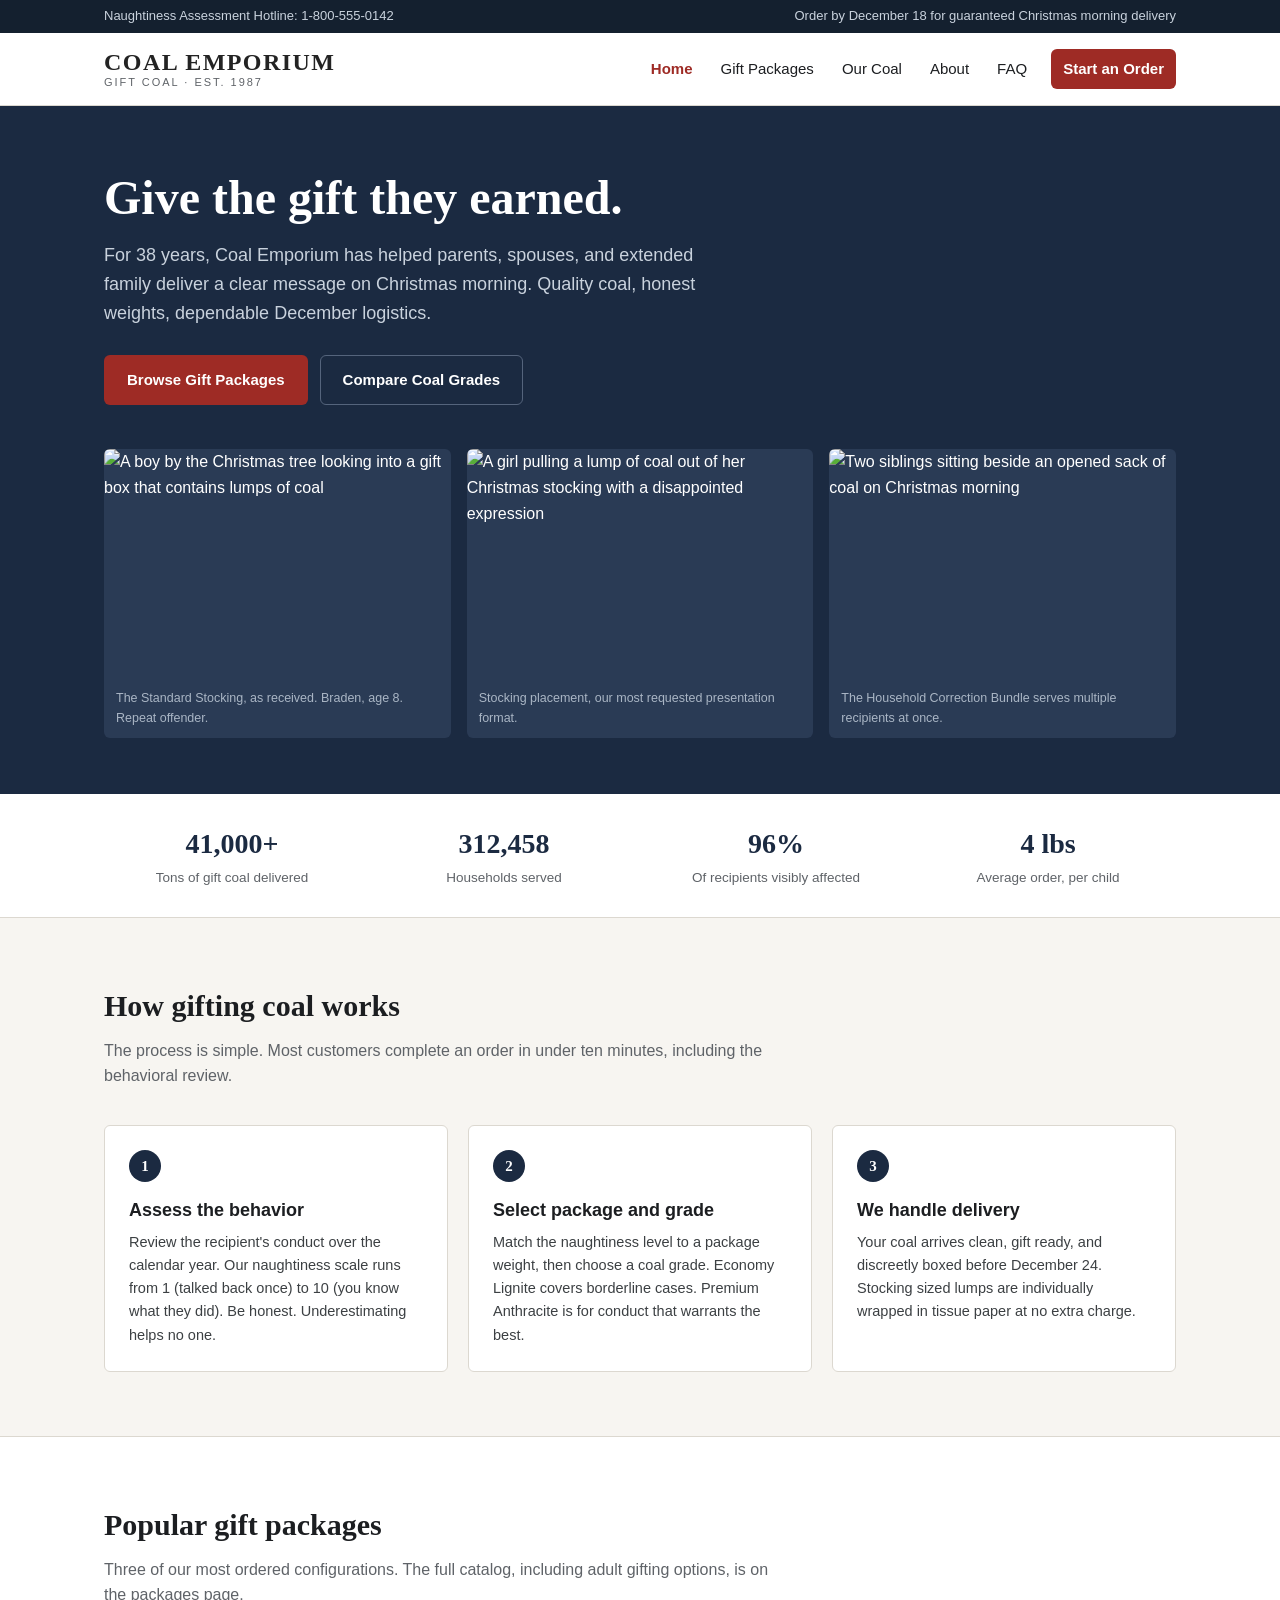
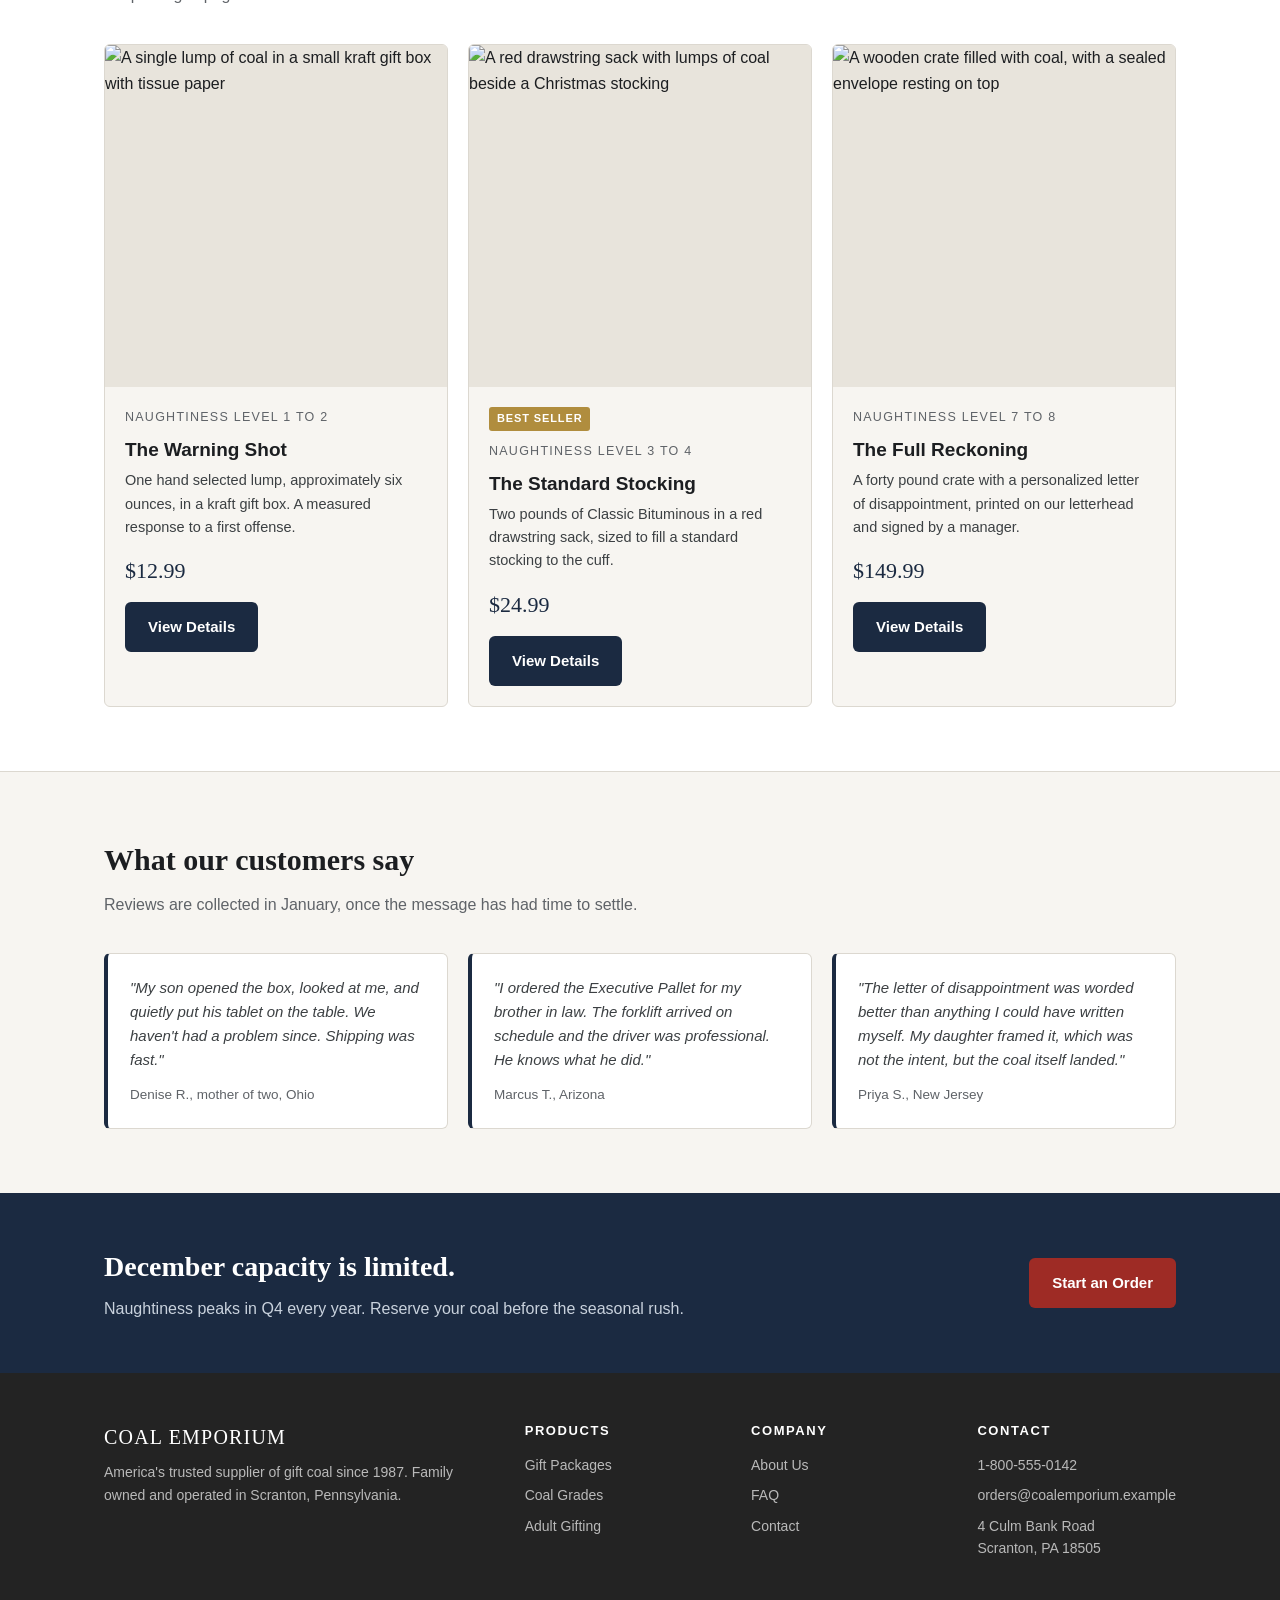
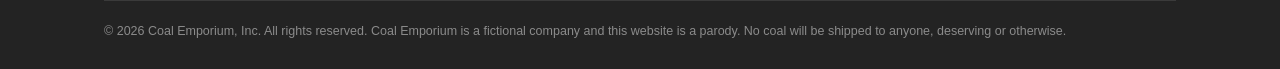
==== index.html @ 85706a2d "Add Coal Emporium multi-page parody site Six-page static site (home, gift packages, coal grades, abo" ====
<!DOCTYPE html>
<html lang="en">
<head>
  <meta charset="UTF-8">
  <meta name="viewport" content="width=device-width, initial-scale=1.0">
  <title>Coal Emporium | America's Trusted Supplier of Gift Coal Since 1987</title>
  <meta name="description" content="Coal Emporium supplies disciplinary gift coal to families nationwide. Gift packages for every level of naughtiness, from a single lump to a half ton pallet.">
  <link rel="stylesheet" href="css/styles.css">
</head>
<body>

  <div class="utility-bar">
    <div class="wrap">
      <span>Naughtiness Assessment Hotline: 1-800-555-0142</span>
      <span>Order by December 18 for guaranteed Christmas morning delivery</span>
    </div>
  </div>

  <header class="site-header">
    <div class="wrap">
      <a class="brand" href="index.html">
        <span class="brand-name">COAL EMPORIUM</span>
        <span class="brand-tag">Gift Coal &middot; Est. 1987</span>
      </a>
      <button class="nav-toggle" aria-label="Toggle navigation" aria-expanded="false">&#9776;</button>
      <nav class="main-nav">
        <a href="index.html">Home</a>
        <a href="packages.html">Gift Packages</a>
        <a href="coal.html">Our Coal</a>
        <a href="about.html">About</a>
        <a href="faq.html">FAQ</a>
        <a href="contact.html" class="nav-cta">Start an Order</a>
      </nav>
    </div>
  </header>

  <section class="hero">
    <div class="wrap">
      <h1>Give the gift they earned.</h1>
      <p class="hero-sub">For 38 years, Coal Emporium has helped parents, spouses, and extended family deliver a clear message on Christmas morning. Quality coal, honest weights, dependable December logistics.</p>
      <div class="hero-actions">
        <a class="btn btn-primary" href="packages.html">Browse Gift Packages</a>
        <a class="btn btn-secondary" href="coal.html">Compare Coal Grades</a>
      </div>
      <div class="hero-gallery">
        <figure>
          <img src="images/hero-1.jpg" alt="A boy by the Christmas tree looking into a gift box that contains lumps of coal">
          <figcaption>The Standard Stocking, as received. Braden, age 8. Repeat offender.</figcaption>
        </figure>
        <figure>
          <img src="images/hero-2.jpg" alt="A girl pulling a lump of coal out of her Christmas stocking with a disappointed expression">
          <figcaption>Stocking placement, our most requested presentation format.</figcaption>
        </figure>
        <figure>
          <img src="images/hero-3.jpg" alt="Two siblings sitting beside an opened sack of coal on Christmas morning">
          <figcaption>The Household Correction Bundle serves multiple recipients at once.</figcaption>
        </figure>
      </div>
    </div>
  </section>

  <div class="stats-bar">
    <div class="wrap">
      <div class="stat">
        <div class="stat-number">41,000+</div>
        <div class="stat-label">Tons of gift coal delivered</div>
      </div>
      <div class="stat">
        <div class="stat-number">312,458</div>
        <div class="stat-label">Households served</div>
      </div>
      <div class="stat">
        <div class="stat-number">96%</div>
        <div class="stat-label">Of recipients visibly affected</div>
      </div>
      <div class="stat">
        <div class="stat-number">4 lbs</div>
        <div class="stat-label">Average order, per child</div>
      </div>
    </div>
  </div>

  <section class="section">
    <div class="wrap">
      <h2>How gifting coal works</h2>
      <p class="section-intro">The process is simple. Most customers complete an order in under ten minutes, including the behavioral review.</p>
      <div class="steps">
        <div class="step">
          <div class="step-num">1</div>
          <h3>Assess the behavior</h3>
          <p>Review the recipient's conduct over the calendar year. Our naughtiness scale runs from 1 (talked back once) to 10 (you know what they did). Be honest. Underestimating helps no one.</p>
        </div>
        <div class="step">
          <div class="step-num">2</div>
          <h3>Select package and grade</h3>
          <p>Match the naughtiness level to a package weight, then choose a coal grade. Economy Lignite covers borderline cases. Premium Anthracite is for conduct that warrants the best.</p>
        </div>
        <div class="step">
          <div class="step-num">3</div>
          <h3>We handle delivery</h3>
          <p>Your coal arrives clean, gift ready, and discreetly boxed before December 24. Stocking sized lumps are individually wrapped in tissue paper at no extra charge.</p>
        </div>
      </div>
    </div>
  </section>

  <section class="section section-alt">
    <div class="wrap">
      <h2>Popular gift packages</h2>
      <p class="section-intro">Three of our most ordered configurations. The full catalog, including adult gifting options, is on the packages page.</p>
      <div class="card-grid">
        <div class="card">
          <img src="images/pkg-warning-shot.jpg" alt="A single lump of coal in a small kraft gift box with tissue paper">
          <div class="card-body">
            <div class="card-meta">Naughtiness level 1 to 2</div>
            <h3>The Warning Shot</h3>
            <p>One hand selected lump, approximately six ounces, in a kraft gift box. A measured response to a first offense.</p>
            <div class="card-price">$12.99</div>
            <div class="card-actions"><a class="btn btn-quiet" href="packages.html">View Details</a></div>
          </div>
        </div>
        <div class="card">
          <img src="images/pkg-stocking.jpg" alt="A red drawstring sack with lumps of coal beside a Christmas stocking">
          <div class="card-body">
            <span class="badge">Best Seller</span>
            <div class="card-meta">Naughtiness level 3 to 4</div>
            <h3>The Standard Stocking</h3>
            <p>Two pounds of Classic Bituminous in a red drawstring sack, sized to fill a standard stocking to the cuff.</p>
            <div class="card-price">$24.99</div>
            <div class="card-actions"><a class="btn btn-quiet" href="packages.html">View Details</a></div>
          </div>
        </div>
        <div class="card">
          <img src="images/pkg-reckoning.jpg" alt="A wooden crate filled with coal, with a sealed envelope resting on top">
          <div class="card-body">
            <div class="card-meta">Naughtiness level 7 to 8</div>
            <h3>The Full Reckoning</h3>
            <p>A forty pound crate with a personalized letter of disappointment, printed on our letterhead and signed by a manager.</p>
            <div class="card-price">$149.99</div>
            <div class="card-actions"><a class="btn btn-quiet" href="packages.html">View Details</a></div>
          </div>
        </div>
      </div>
    </div>
  </section>

  <section class="section">
    <div class="wrap">
      <h2>What our customers say</h2>
      <p class="section-intro">Reviews are collected in January, once the message has had time to settle.</p>
      <div class="quote-grid">
        <blockquote class="quote">
          <p>"My son opened the box, looked at me, and quietly put his tablet on the table. We haven't had a problem since. Shipping was fast."</p>
          <cite>Denise R., mother of two, Ohio</cite>
        </blockquote>
        <blockquote class="quote">
          <p>"I ordered the Executive Pallet for my brother in law. The forklift arrived on schedule and the driver was professional. He knows what he did."</p>
          <cite>Marcus T., Arizona</cite>
        </blockquote>
        <blockquote class="quote">
          <p>"The letter of disappointment was worded better than anything I could have written myself. My daughter framed it, which was not the intent, but the coal itself landed."</p>
          <cite>Priya S., New Jersey</cite>
        </blockquote>
      </div>
    </div>
  </section>

  <section class="cta-band">
    <div class="wrap">
      <div>
        <h2>December capacity is limited.</h2>
        <p>Naughtiness peaks in Q4 every year. Reserve your coal before the seasonal rush.</p>
      </div>
      <a class="btn btn-primary" href="contact.html">Start an Order</a>
    </div>
  </section>

  <footer class="site-footer">
    <div class="wrap">
      <div class="footer-cols">
        <div>
          <div class="footer-brand">COAL EMPORIUM</div>
          <p>America's trusted supplier of gift coal since 1987. Family owned and operated in Scranton, Pennsylvania.</p>
        </div>
        <div>
          <h4>Products</h4>
          <ul>
            <li><a href="packages.html">Gift Packages</a></li>
            <li><a href="coal.html">Coal Grades</a></li>
            <li><a href="packages.html#adult-gifting">Adult Gifting</a></li>
          </ul>
        </div>
        <div>
          <h4>Company</h4>
          <ul>
            <li><a href="about.html">About Us</a></li>
            <li><a href="faq.html">FAQ</a></li>
            <li><a href="contact.html">Contact</a></li>
          </ul>
        </div>
        <div>
          <h4>Contact</h4>
          <ul>
            <li>1-800-555-0142</li>
            <li>orders@coalemporium.example</li>
            <li>4 Culm Bank Road<br>Scranton, PA 18505</li>
          </ul>
        </div>
      </div>
      <div class="footer-legal">
        <p>&copy; <span id="year"></span> Coal Emporium, Inc. All rights reserved. Coal Emporium is a fictional company and this website is a parody. No coal will be shipped to anyone, deserving or otherwise.</p>
      </div>
    </div>
  </footer>

  <script src="js/main.js"></script>
</body>
</html>
---- css/styles.css ----
/* Coal Emporium, Inc. corporate stylesheet */

:root {
  --ink: #1c1e21;
  --coal: #232323;
  --navy: #1b2a41;
  --navy-dark: #14202f;
  --paper: #f7f5f1;
  --white: #ffffff;
  --line: #dcd8d0;
  --muted: #5f6368;
  --accent: #9e2b25;
  --accent-dark: #7d211c;
  --gold: #b08d3e;
  --radius: 6px;
  --max-width: 1120px;
  --font-body: -apple-system, BlinkMacSystemFont, "Segoe UI", Roboto, "Helvetica Neue", Arial, sans-serif;
  --font-head: Georgia, "Times New Roman", serif;
}

* { margin: 0; padding: 0; box-sizing: border-box; }

html { scroll-behavior: smooth; }

body {
  font-family: var(--font-body);
  color: var(--ink);
  background: var(--paper);
  line-height: 1.6;
  font-size: 16px;
}

img { max-width: 100%; display: block; }

a { color: var(--navy); }

.wrap {
  max-width: var(--max-width);
  margin: 0 auto;
  padding: 0 24px;
}

/* Utility bar */
.utility-bar {
  background: var(--navy-dark);
  color: #c9d2dd;
  font-size: 13px;
  padding: 6px 0;
}
.utility-bar .wrap {
  display: flex;
  justify-content: space-between;
  gap: 16px;
  flex-wrap: wrap;
}
.utility-bar a { color: #c9d2dd; text-decoration: none; }
.utility-bar a:hover { text-decoration: underline; }

/* Header */
.site-header {
  background: var(--white);
  border-bottom: 1px solid var(--line);
  position: sticky;
  top: 0;
  z-index: 50;
}
.site-header .wrap {
  display: flex;
  align-items: center;
  justify-content: space-between;
  min-height: 72px;
  gap: 24px;
}
.brand {
  text-decoration: none;
  color: var(--coal);
  display: flex;
  flex-direction: column;
  line-height: 1.15;
}
.brand .brand-name {
  font-family: var(--font-head);
  font-size: 24px;
  font-weight: 700;
  letter-spacing: 0.06em;
}
.brand .brand-tag {
  font-size: 11px;
  text-transform: uppercase;
  letter-spacing: 0.18em;
  color: var(--muted);
}

.main-nav { display: flex; align-items: center; gap: 4px; }
.main-nav a {
  text-decoration: none;
  color: var(--ink);
  font-size: 15px;
  padding: 8px 12px;
  border-radius: var(--radius);
}
.main-nav a:hover { background: #efece6; }
.main-nav a.active {
  color: var(--accent);
  font-weight: 600;
}
.main-nav a.nav-cta {
  background: var(--accent);
  color: var(--white);
  font-weight: 600;
  margin-left: 8px;
}
.main-nav a.nav-cta:hover { background: var(--accent-dark); }

.nav-toggle {
  display: none;
  background: none;
  border: 1px solid var(--line);
  border-radius: var(--radius);
  padding: 8px 10px;
  font-size: 18px;
  cursor: pointer;
  color: var(--ink);
}

/* Hero */
.hero {
  background: var(--navy);
  color: var(--white);
  padding: 64px 0 56px;
}
.hero h1 {
  font-family: var(--font-head);
  font-size: clamp(32px, 5vw, 48px);
  line-height: 1.15;
  max-width: 720px;
}
.hero .hero-sub {
  margin-top: 16px;
  font-size: 18px;
  color: #c9d2dd;
  max-width: 640px;
}
.hero .hero-actions { margin-top: 28px; display: flex; gap: 12px; flex-wrap: wrap; }

.hero-gallery {
  margin-top: 44px;
  display: grid;
  grid-template-columns: repeat(3, 1fr);
  gap: 16px;
}
.hero-gallery figure {
  background: #2a3b55;
  border-radius: var(--radius);
  overflow: hidden;
}
.hero-gallery img {
  width: 100%;
  aspect-ratio: 3 / 2;
  object-fit: cover;
}
.hero-gallery figcaption {
  font-size: 12.5px;
  color: #aab6c5;
  padding: 8px 12px 10px;
}

/* Buttons */
.btn {
  display: inline-block;
  text-decoration: none;
  font-weight: 600;
  font-size: 15px;
  padding: 12px 22px;
  border-radius: var(--radius);
  border: 1px solid transparent;
  cursor: pointer;
}
.btn-primary { background: var(--accent); color: var(--white); }
.btn-primary:hover { background: var(--accent-dark); }
.btn-secondary { background: transparent; color: var(--white); border-color: #55647c; }
.btn-secondary:hover { border-color: var(--white); }
.btn-quiet { background: var(--navy); color: var(--white); }
.btn-quiet:hover { background: var(--navy-dark); }

/* Stats bar */
.stats-bar { background: var(--white); border-bottom: 1px solid var(--line); }
.stats-bar .wrap {
  display: grid;
  grid-template-columns: repeat(4, 1fr);
  gap: 16px;
  padding-top: 28px;
  padding-bottom: 28px;
  text-align: center;
}
.stat .stat-number {
  font-family: var(--font-head);
  font-size: 28px;
  font-weight: 700;
  color: var(--navy);
}
.stat .stat-label { font-size: 13.5px; color: var(--muted); }

/* Sections */
.section { padding: 64px 0; }
.section-alt { background: var(--white); border-top: 1px solid var(--line); border-bottom: 1px solid var(--line); }
.section h2 {
  font-family: var(--font-head);
  font-size: 30px;
  margin-bottom: 8px;
}
.section .section-intro {
  color: var(--muted);
  max-width: 680px;
  margin-bottom: 36px;
}

/* Cards */
.card-grid {
  display: grid;
  grid-template-columns: repeat(3, 1fr);
  gap: 20px;
}
.card-grid.cols-2 { grid-template-columns: repeat(2, 1fr); }
.card-grid.cols-4 { grid-template-columns: repeat(4, 1fr); }

.card {
  background: var(--white);
  border: 1px solid var(--line);
  border-radius: var(--radius);
  overflow: hidden;
  display: flex;
  flex-direction: column;
}
.section-alt .card { background: var(--paper); }
.card img { aspect-ratio: 1 / 1; object-fit: cover; background: #e8e4dc; }
.card .card-body { padding: 20px; display: flex; flex-direction: column; flex: 1; }
.card h3 { font-size: 19px; margin-bottom: 4px; }
.card .card-meta {
  font-size: 12.5px;
  text-transform: uppercase;
  letter-spacing: 0.1em;
  color: var(--muted);
  margin-bottom: 8px;
}
.card p { font-size: 14.5px; color: #3c4043; }
.card .card-price {
  margin-top: 14px;
  font-family: var(--font-head);
  font-size: 22px;
  color: var(--navy);
}
.card .card-price span { font-size: 13px; color: var(--muted); font-family: var(--font-body); }
.card .card-actions { margin-top: 14px; }
.card .badge {
  align-self: flex-start;
  background: var(--gold);
  color: var(--white);
  font-size: 11px;
  font-weight: 700;
  text-transform: uppercase;
  letter-spacing: 0.08em;
  padding: 3px 8px;
  border-radius: 3px;
  margin-bottom: 10px;
}
.card .badge.badge-red { background: var(--accent); }

/* Naughtiness meter */
.meter {
  display: flex;
  gap: 3px;
  margin: 10px 0 2px;
}
.meter span {
  width: 14px;
  height: 8px;
  border-radius: 2px;
  background: #e3ded4;
}
.meter span.on { background: var(--accent); }
.meter-label { font-size: 12px; color: var(--muted); }

/* Steps */
.steps {
  display: grid;
  grid-template-columns: repeat(3, 1fr);
  gap: 20px;
  counter-reset: step;
}
.step {
  background: var(--white);
  border: 1px solid var(--line);
  border-radius: var(--radius);
  padding: 24px;
}
.step .step-num {
  font-family: var(--font-head);
  font-size: 15px;
  font-weight: 700;
  color: var(--white);
  background: var(--navy);
  width: 32px;
  height: 32px;
  border-radius: 50%;
  display: flex;
  align-items: center;
  justify-content: center;
  margin-bottom: 14px;
}
.step h3 { font-size: 18px; margin-bottom: 6px; }
.step p { font-size: 14.5px; color: #3c4043; }

/* Testimonials */
.quote-grid { display: grid; grid-template-columns: repeat(3, 1fr); gap: 20px; }
.quote {
  background: var(--white);
  border: 1px solid var(--line);
  border-left: 4px solid var(--navy);
  border-radius: var(--radius);
  padding: 22px;
}
.quote p { font-size: 15px; font-style: italic; color: #3c4043; }
.quote cite {
  display: block;
  margin-top: 12px;
  font-style: normal;
  font-size: 13.5px;
  color: var(--muted);
}

/* Tables */
.table-scroll { overflow-x: auto; }
table.spec {
  width: 100%;
  border-collapse: collapse;
  background: var(--white);
  border: 1px solid var(--line);
  font-size: 14.5px;
}
table.spec th, table.spec td {
  padding: 12px 16px;
  border-bottom: 1px solid var(--line);
  text-align: left;
  vertical-align: top;
}
table.spec th {
  background: var(--navy);
  color: var(--white);
  font-weight: 600;
  white-space: nowrap;
}
table.spec tr:last-child td { border-bottom: none; }

/* Page hero (interior pages) */
.page-hero {
  background: var(--navy);
  color: var(--white);
  padding: 48px 0;
}
.page-hero h1 { font-family: var(--font-head); font-size: clamp(28px, 4vw, 40px); }
.page-hero p { margin-top: 10px; color: #c9d2dd; max-width: 680px; }
.breadcrumb { font-size: 13px; color: #8fa0b5; margin-bottom: 12px; }
.breadcrumb a { color: #8fa0b5; }

/* Prose blocks */
.prose { max-width: 760px; }
.prose h2 { font-family: var(--font-head); font-size: 26px; margin: 36px 0 10px; }
.prose h2:first-child { margin-top: 0; }
.prose p { margin-bottom: 14px; }
.prose ul { margin: 0 0 14px 22px; }
.prose li { margin-bottom: 6px; }

/* FAQ */
.faq-list { max-width: 800px; }
.faq-list details {
  background: var(--white);
  border: 1px solid var(--line);
  border-radius: var(--radius);
  margin-bottom: 10px;
  padding: 0;
}
.faq-list summary {
  cursor: pointer;
  font-weight: 600;
  font-size: 16px;
  padding: 16px 20px;
  list-style: none;
  position: relative;
  padding-right: 44px;
}
.faq-list summary::-webkit-details-marker { display: none; }
.faq-list summary::after {
  content: "+";
  position: absolute;
  right: 20px;
  top: 50%;
  transform: translateY(-50%);
  font-size: 20px;
  color: var(--muted);
}
.faq-list details[open] summary::after { content: "\2212"; }
.faq-list .faq-answer { padding: 0 20px 18px; font-size: 15px; color: #3c4043; }
.faq-list .faq-answer p { margin-bottom: 10px; }
.faq-list .faq-answer p:last-child { margin-bottom: 0; }

/* Forms */
.form-grid {
  display: grid;
  grid-template-columns: 1fr 1fr;
  gap: 16px;
  max-width: 760px;
}
.form-field { display: flex; flex-direction: column; }
.form-field.full { grid-column: 1 / -1; }
.form-field label { font-size: 14px; font-weight: 600; margin-bottom: 6px; }
.form-field .hint { font-size: 12.5px; color: var(--muted); font-weight: 400; }
.form-field input,
.form-field select,
.form-field textarea {
  font-family: var(--font-body);
  font-size: 15px;
  padding: 10px 12px;
  border: 1px solid #c5c0b6;
  border-radius: var(--radius);
  background: var(--white);
  color: var(--ink);
}
.form-field textarea { min-height: 120px; resize: vertical; }
.form-field input:focus,
.form-field select:focus,
.form-field textarea:focus {
  outline: 2px solid var(--navy);
  outline-offset: 1px;
}
.form-note { grid-column: 1 / -1; font-size: 13px; color: var(--muted); }
.form-success {
  grid-column: 1 / -1;
  background: #eef4ec;
  border: 1px solid #b7ccb0;
  border-radius: var(--radius);
  padding: 16px 18px;
  font-size: 15px;
  display: none;
}
.form-success.visible { display: block; }

/* Contact info */
.contact-cols {
  display: grid;
  grid-template-columns: 2fr 1fr;
  gap: 40px;
  align-items: start;
}
.info-box {
  background: var(--white);
  border: 1px solid var(--line);
  border-radius: var(--radius);
  padding: 24px;
  margin-bottom: 16px;
}
.info-box h3 { font-size: 16px; margin-bottom: 8px; }
.info-box p { font-size: 14.5px; color: #3c4043; }

/* Recommender */
.recommender {
  background: var(--white);
  border: 1px solid var(--line);
  border-radius: var(--radius);
  padding: 28px;
  max-width: 760px;
}
.recommender h3 { font-size: 19px; margin-bottom: 6px; }
.recommender > p { font-size: 14.5px; color: var(--muted); margin-bottom: 18px; }
.recommender .rec-row { display: flex; align-items: center; gap: 16px; flex-wrap: wrap; }
.recommender input[type="range"] { flex: 1; min-width: 220px; accent-color: var(--accent); }
.recommender .rec-value {
  font-family: var(--font-head);
  font-size: 26px;
  color: var(--accent);
  min-width: 44px;
  text-align: center;
}
.recommender .rec-result {
  margin-top: 16px;
  padding: 14px 16px;
  background: var(--paper);
  border: 1px solid var(--line);
  border-radius: var(--radius);
  font-size: 15px;
}
.recommender .rec-result strong { color: var(--navy); }

/* Leadership */
.person { padding: 20px; }
.person h3 { font-size: 17px; }
.person .role { font-size: 13px; color: var(--accent); font-weight: 600; margin-bottom: 8px; }
.person p { font-size: 14px; color: #3c4043; }

/* CTA band */
.cta-band { background: var(--navy); color: var(--white); padding: 52px 0; }
.cta-band .wrap {
  display: flex;
  align-items: center;
  justify-content: space-between;
  gap: 24px;
  flex-wrap: wrap;
}
.cta-band h2 { font-family: var(--font-head); font-size: 28px; }
.cta-band p { color: #c9d2dd; margin-top: 6px; }

/* Footer */
.site-footer { background: var(--coal); color: #b9b9b9; padding: 48px 0 28px; font-size: 14px; }
.footer-cols {
  display: grid;
  grid-template-columns: 2fr 1fr 1fr 1fr;
  gap: 32px;
  margin-bottom: 32px;
}
.site-footer h4 {
  color: var(--white);
  font-size: 13px;
  text-transform: uppercase;
  letter-spacing: 0.12em;
  margin-bottom: 12px;
}
.site-footer ul { list-style: none; }
.site-footer li { margin-bottom: 8px; }
.site-footer a { color: #b9b9b9; text-decoration: none; }
.site-footer a:hover { color: var(--white); }
.footer-brand {
  font-family: var(--font-head);
  font-size: 20px;
  color: var(--white);
  letter-spacing: 0.06em;
  margin-bottom: 8px;
}
.footer-legal {
  border-top: 1px solid #3a3a3a;
  padding-top: 20px;
  font-size: 12.5px;
  color: #8b8b8b;
}

/* Responsive */
@media (max-width: 900px) {
  .card-grid, .card-grid.cols-4 { grid-template-columns: repeat(2, 1fr); }
  .steps, .quote-grid { grid-template-columns: 1fr; }
  .stats-bar .wrap { grid-template-columns: repeat(2, 1fr); }
  .footer-cols { grid-template-columns: 1fr 1fr; }
  .contact-cols { grid-template-columns: 1fr; }
}

@media (max-width: 720px) {
  .nav-toggle { display: block; }
  .main-nav {
    display: none;
    position: absolute;
    top: 100%;
    left: 0;
    right: 0;
    background: var(--white);
    border-bottom: 1px solid var(--line);
    flex-direction: column;
    align-items: stretch;
    padding: 8px 16px 16px;
  }
  .main-nav.open { display: flex; }
  .main-nav a { padding: 12px; }
  .main-nav a.nav-cta { margin-left: 0; margin-top: 6px; text-align: center; }
  .hero-gallery { grid-template-columns: 1fr; }
  .card-grid, .card-grid.cols-2, .card-grid.cols-4 { grid-template-columns: 1fr; }
  .form-grid { grid-template-columns: 1fr; }
}
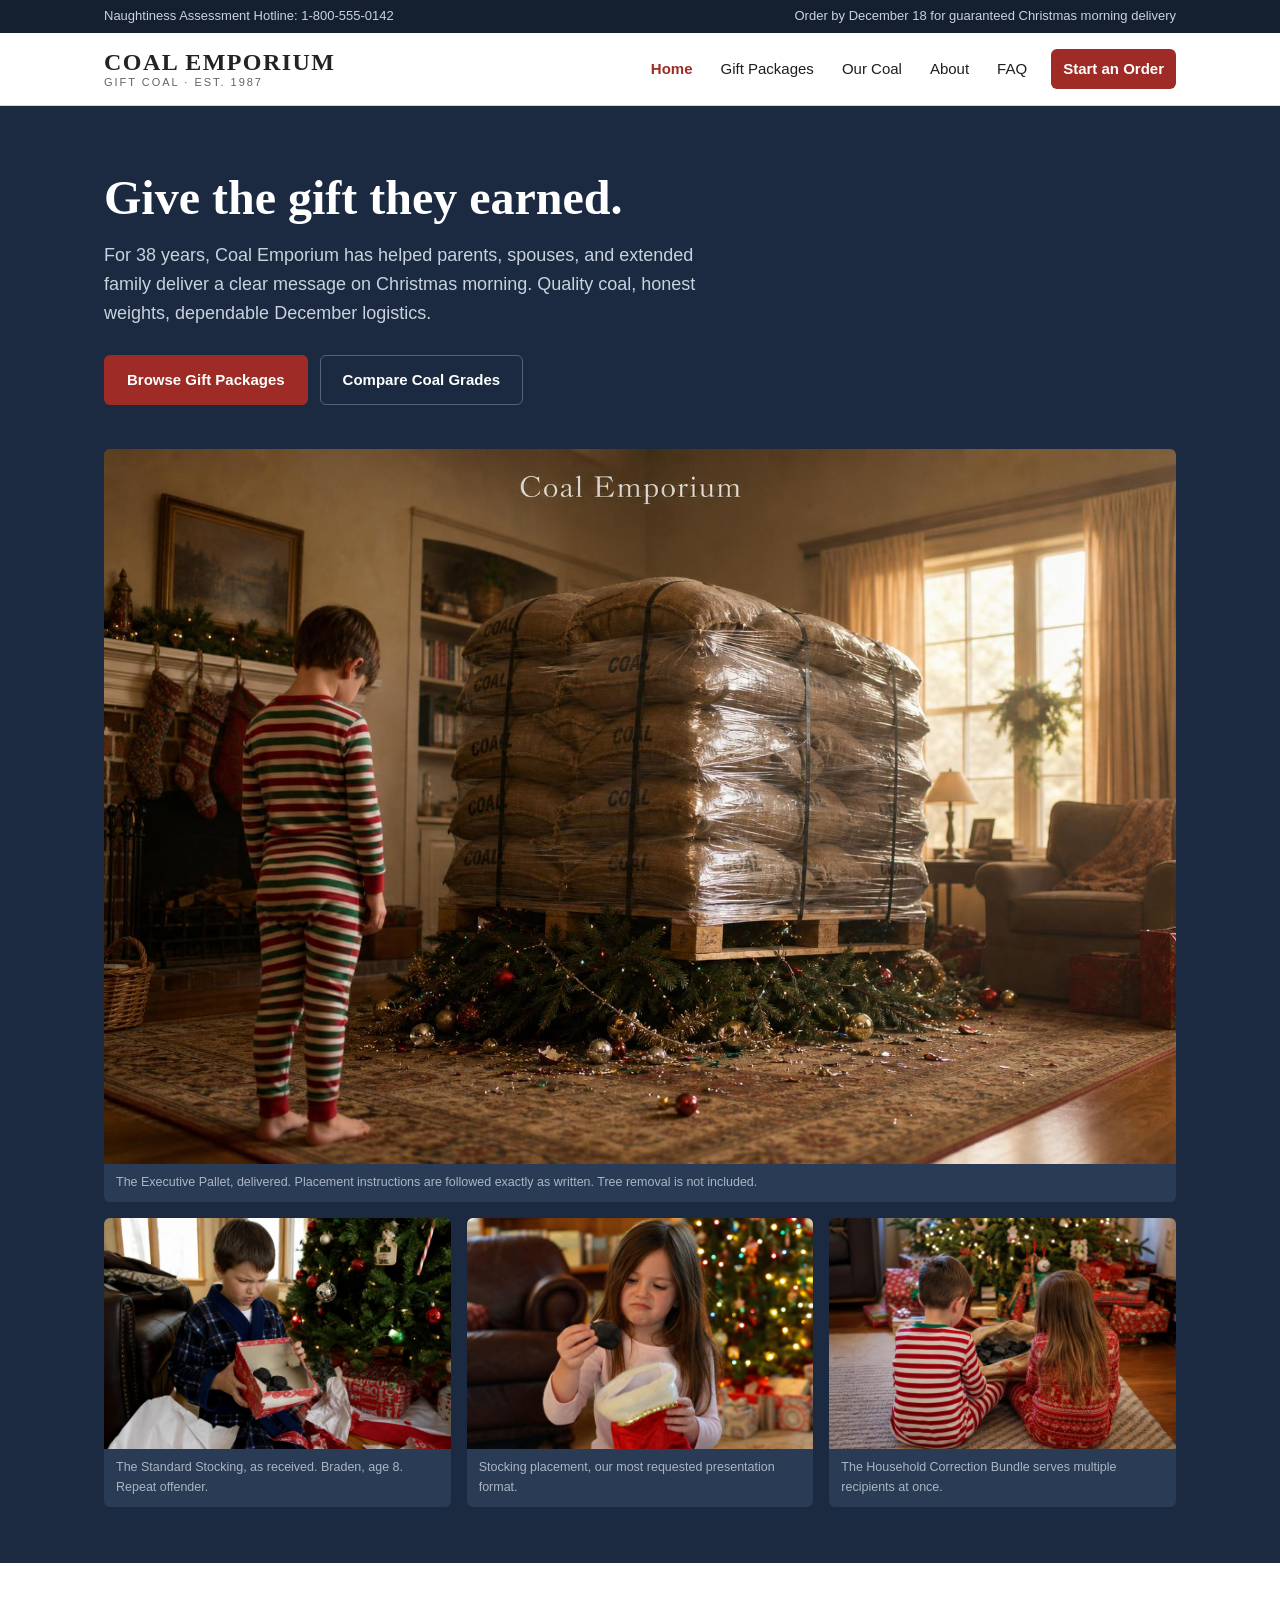
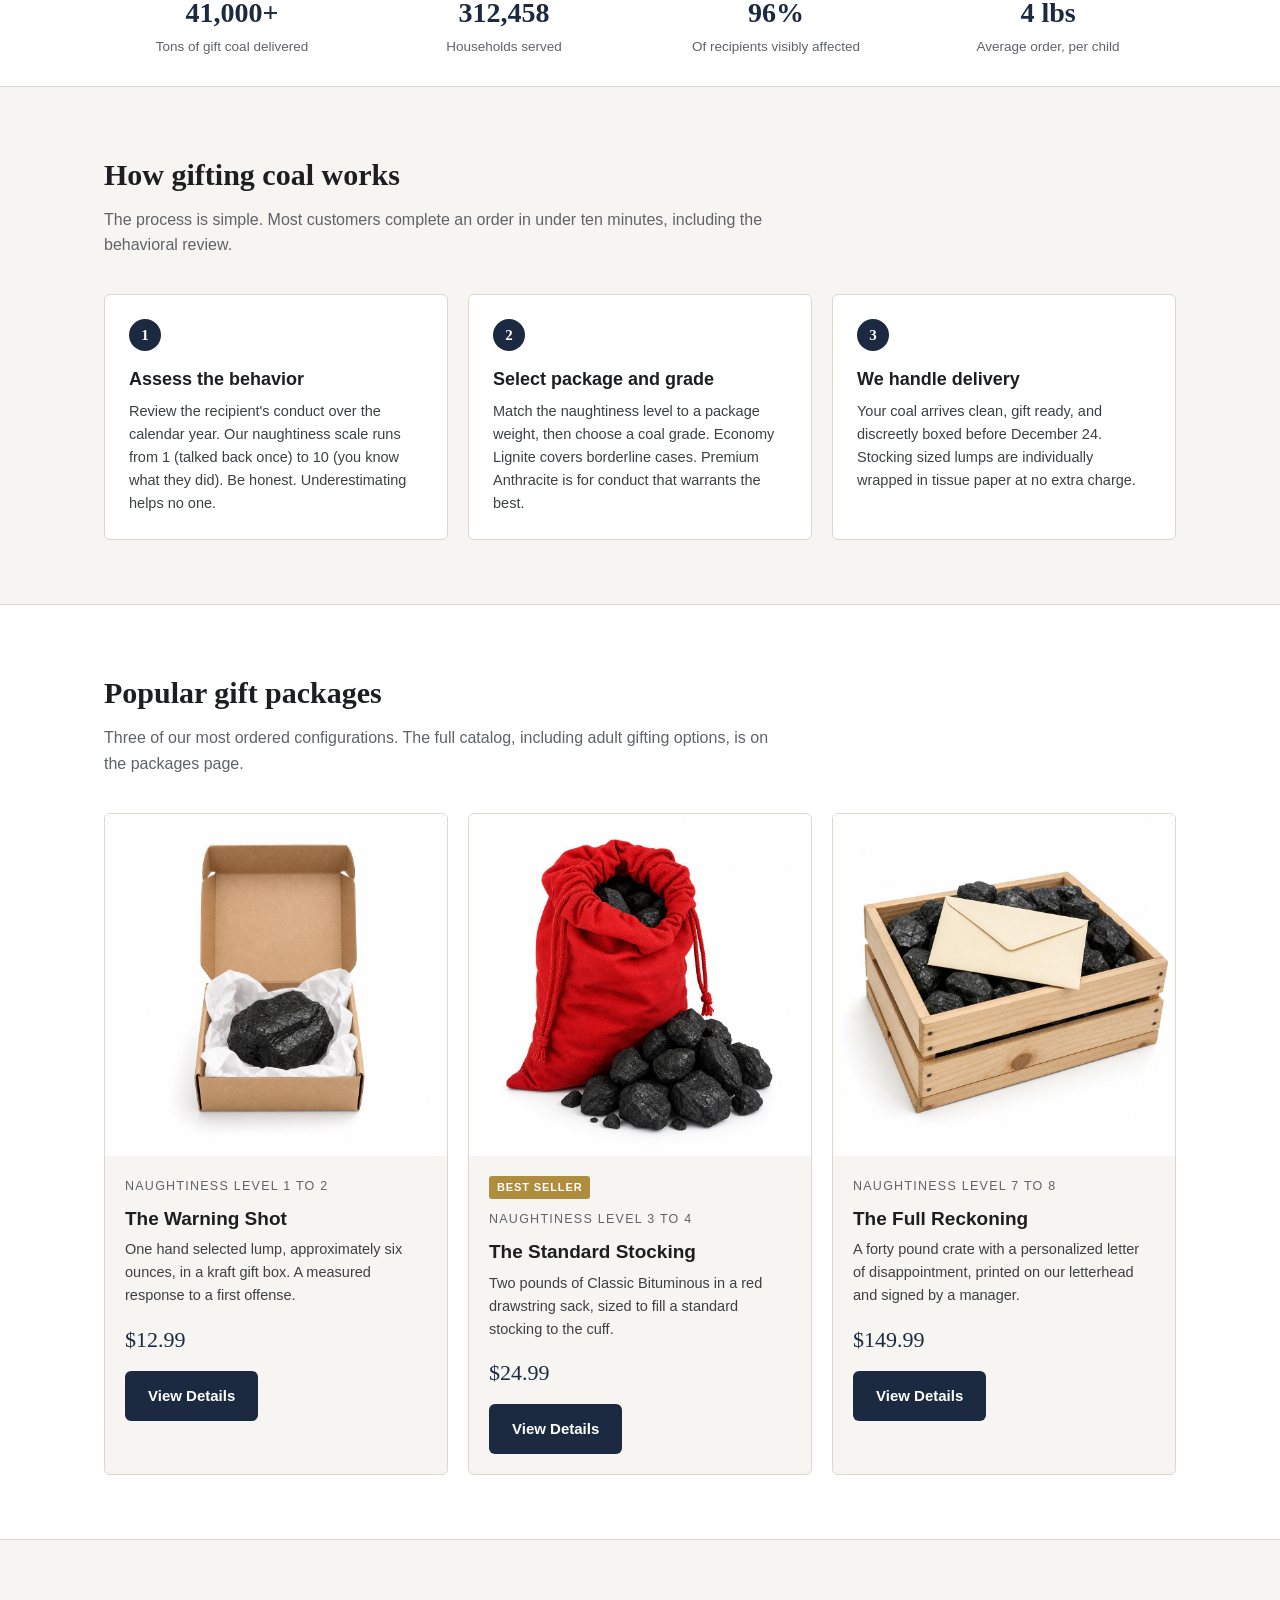
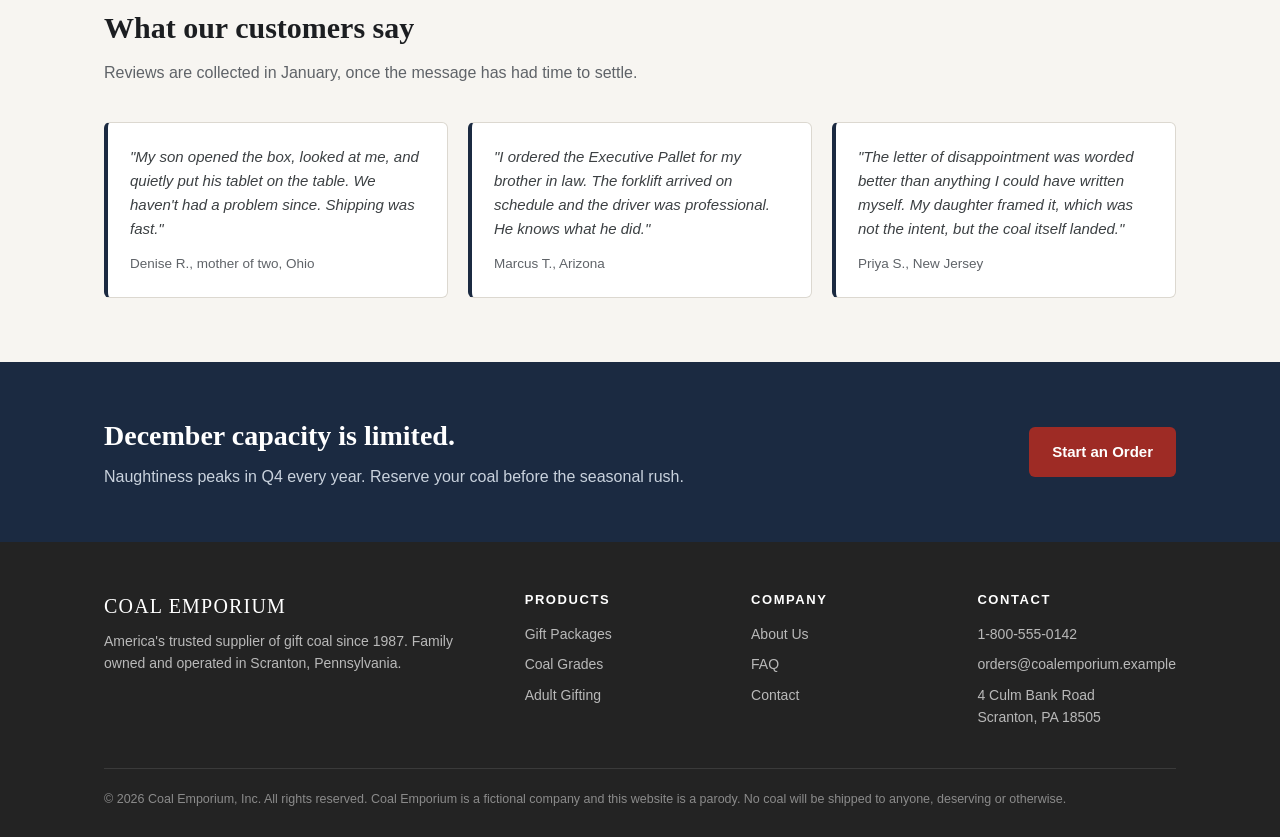
==== commit 56f649f6: "Add Executive Pallet feature image to homepage hero Full-width photo above the hero gallery showing " ====
--- a/index.html
+++ b/index.html
@@ -43,6 +43,10 @@
         <a class="btn btn-secondary" href="coal.html">Compare Coal Grades</a>
       </div>
       <div class="hero-gallery">
+        <figure class="hero-wide">
+          <img src="images/hero-pallet.jpg" alt="A child standing in a living room where a shrink wrapped pallet of coal sacks has been set down on top of the flattened Christmas tree">
+          <figcaption>The Executive Pallet, delivered. Placement instructions are followed exactly as written. Tree removal is not included.</figcaption>
+        </figure>
         <figure>
           <img src="images/hero-1.jpg" alt="A boy by the Christmas tree looking into a gift box that contains lumps of coal">
           <figcaption>The Standard Stocking, as received. Braden, age 8. Repeat offender.</figcaption>
--- a/css/styles.css
+++ b/css/styles.css
@@ -149,6 +149,7 @@
   grid-template-columns: repeat(3, 1fr);
   gap: 16px;
 }
+.hero-gallery .hero-wide { grid-column: 1 / -1; }
 .hero-gallery figure {
   background: #2a3b55;
   border-radius: var(--radius);
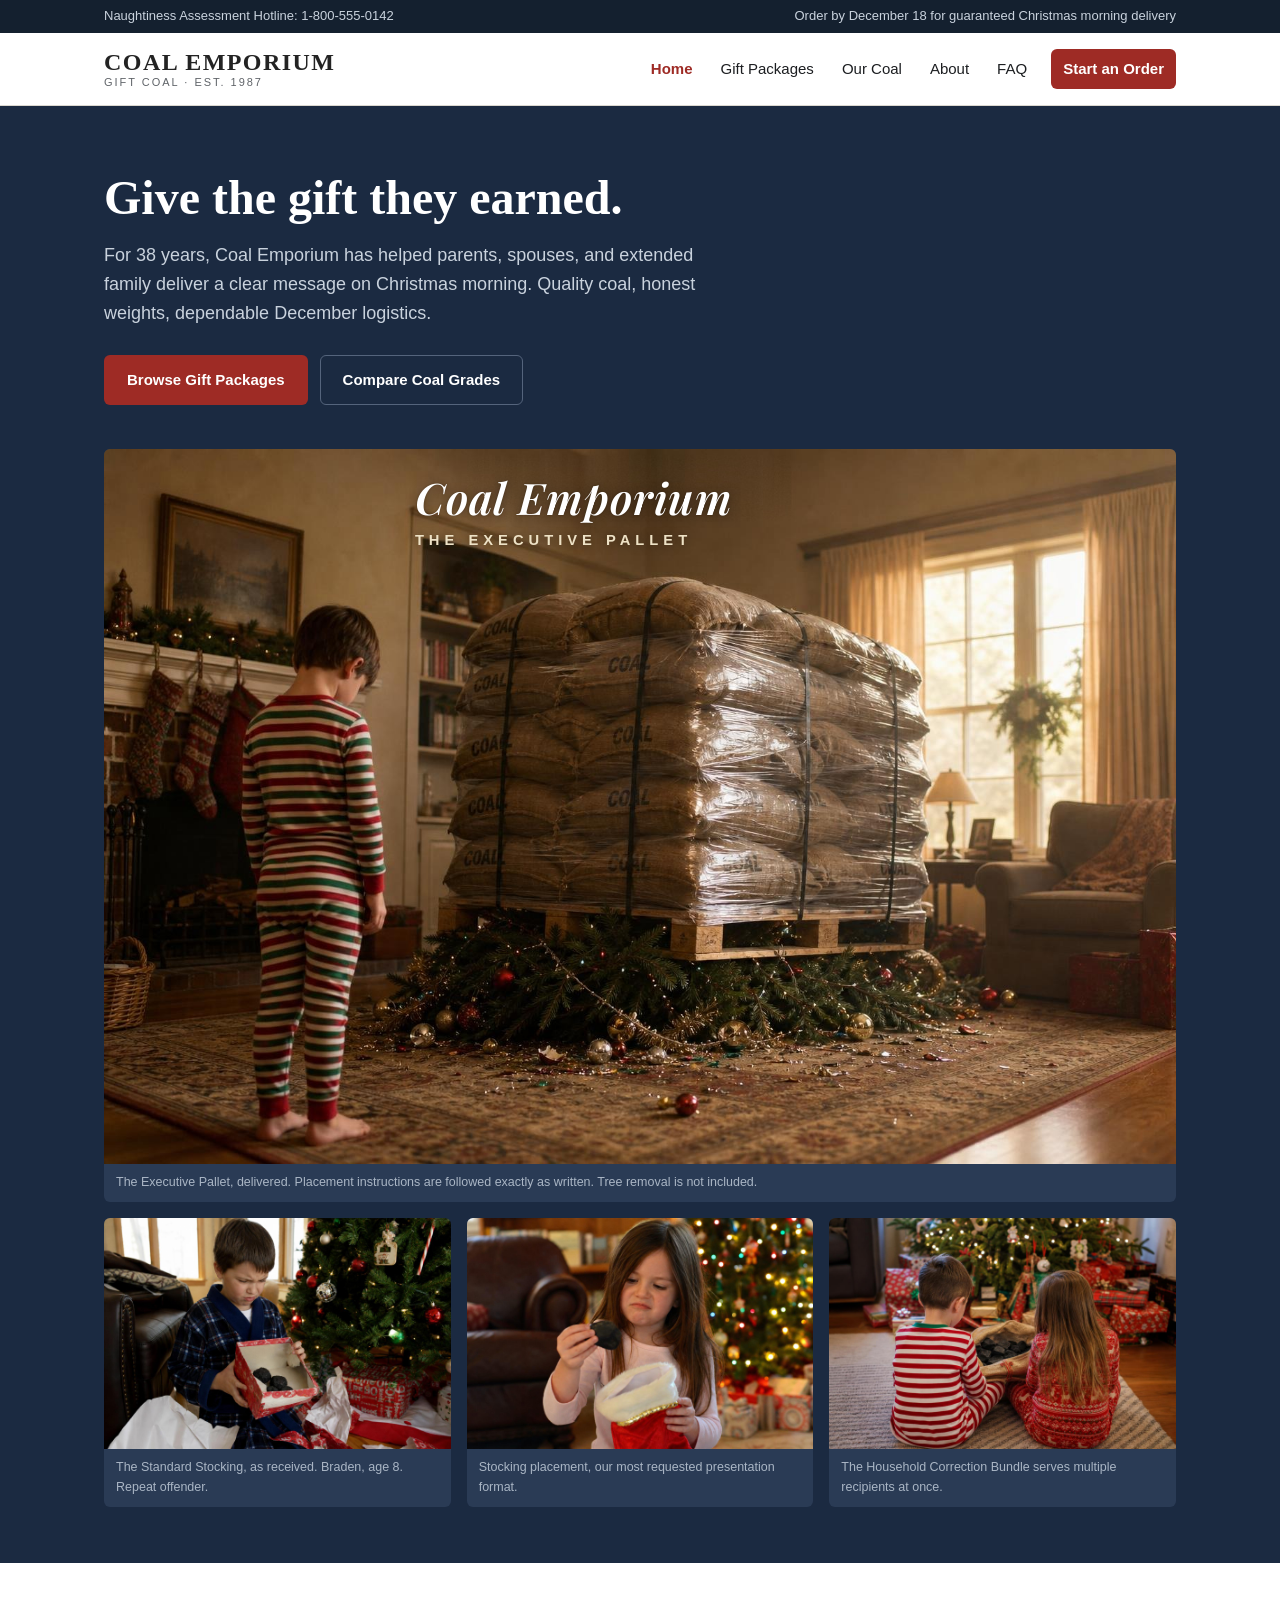
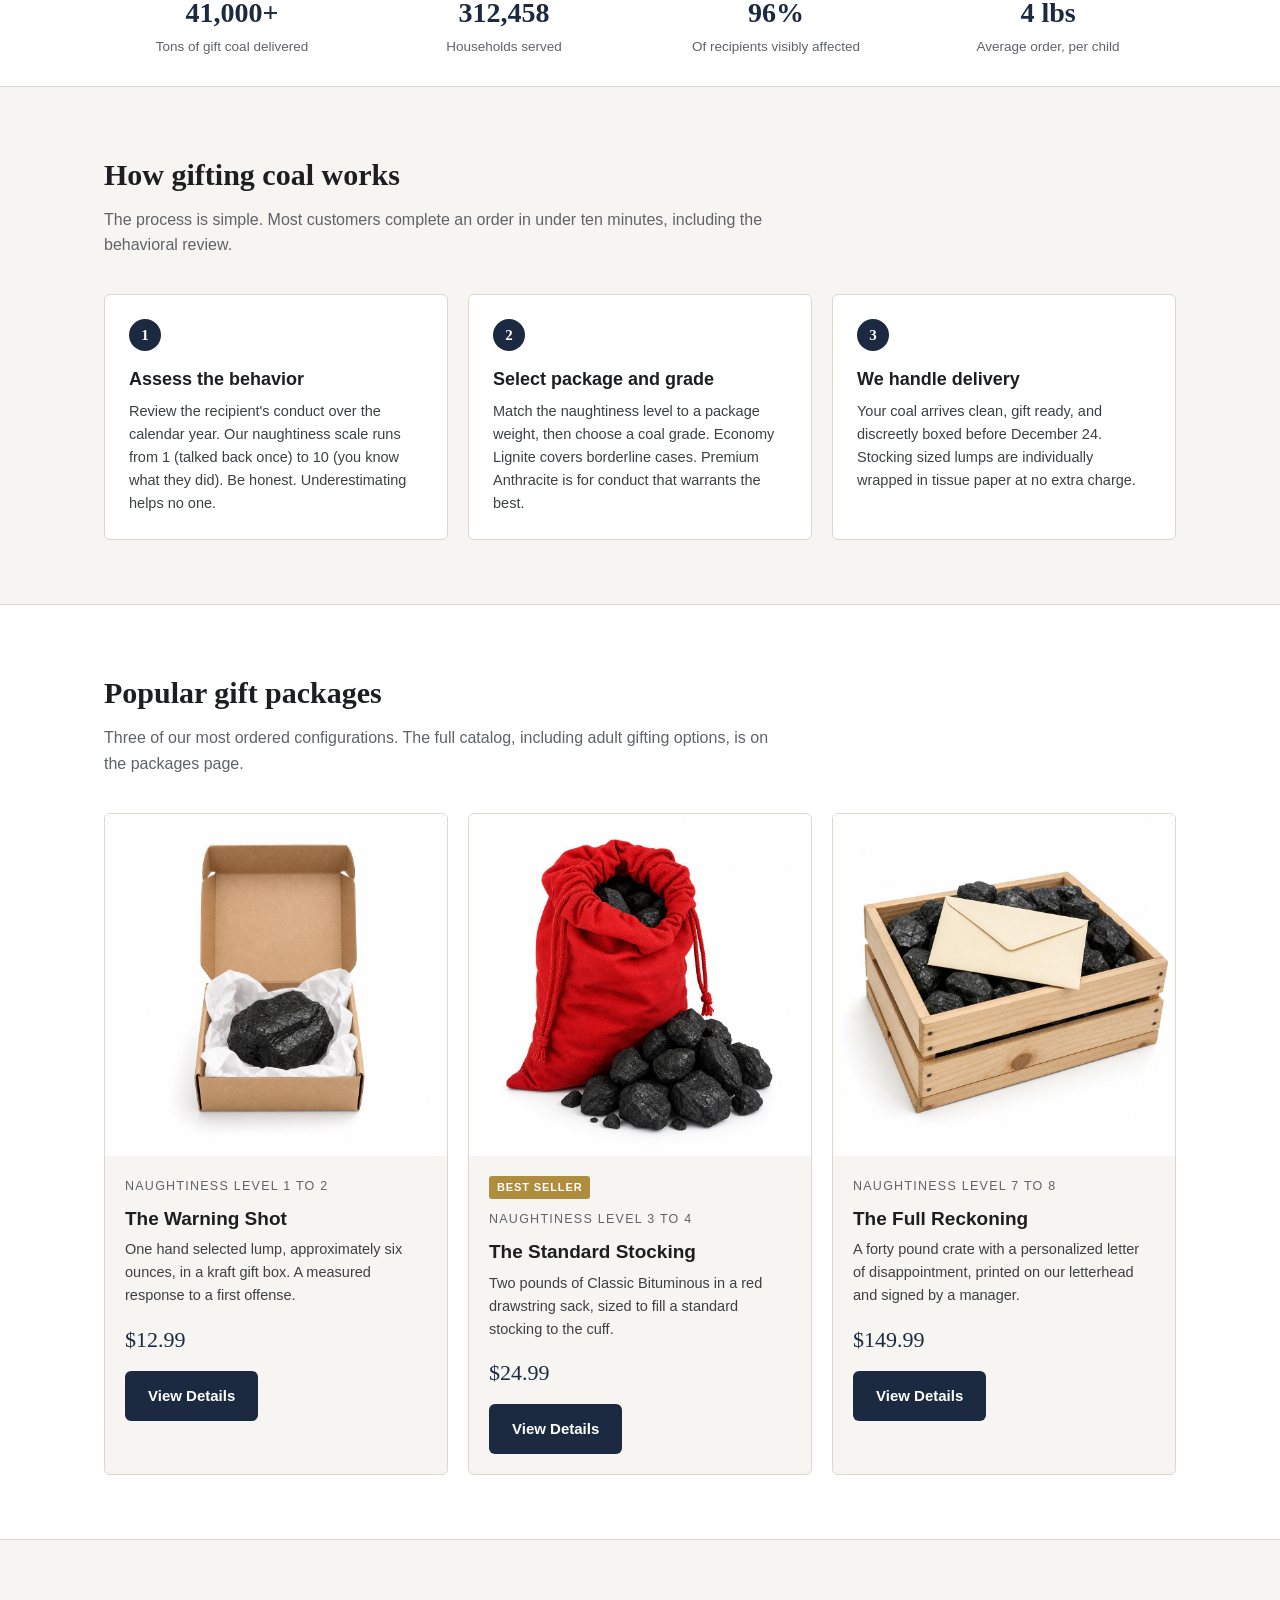
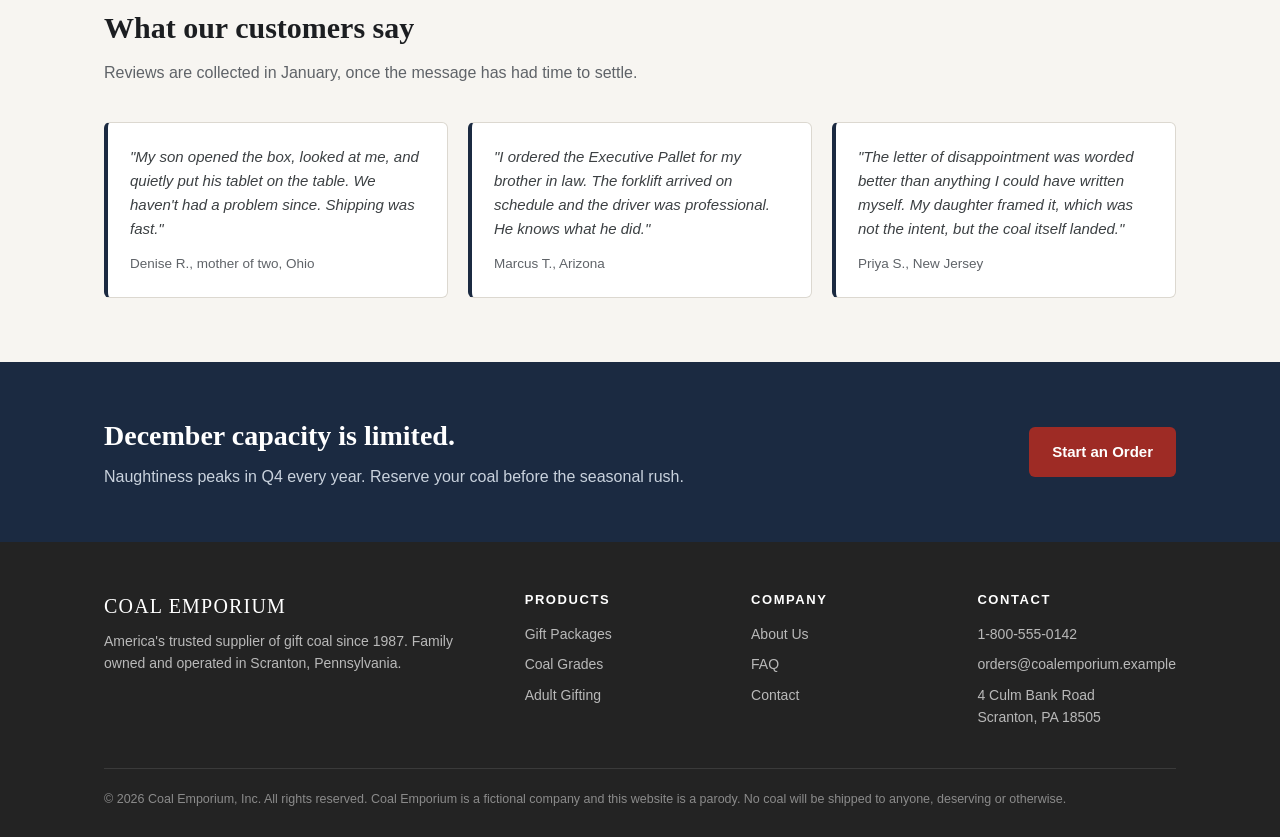
==== commit fa72c01f: "Refine Executive Pallet hero title Remove the baked-in image text and overlay a left-aligned two-lin" ====
--- a/index.html
+++ b/index.html
@@ -5,6 +5,9 @@
   <meta name="viewport" content="width=device-width, initial-scale=1.0">
   <title>Coal Emporium | America's Trusted Supplier of Gift Coal Since 1987</title>
   <meta name="description" content="Coal Emporium supplies disciplinary gift coal to families nationwide. Gift packages for every level of naughtiness, from a single lump to a half ton pallet.">
+  <link rel="preconnect" href="https://fonts.googleapis.com">
+  <link rel="preconnect" href="https://fonts.gstatic.com" crossorigin>
+  <link href="https://fonts.googleapis.com/css2?family=Playfair+Display:ital,wght@1,500;1,600&display=swap" rel="stylesheet">
   <link rel="stylesheet" href="css/styles.css">
 </head>
 <body>
@@ -44,7 +47,13 @@
       </div>
       <div class="hero-gallery">
         <figure class="hero-wide">
-          <img src="images/hero-pallet.jpg" alt="A child standing in a living room where a shrink wrapped pallet of coal sacks has been set down on top of the flattened Christmas tree">
+          <div class="hero-media">
+            <img src="images/hero-pallet.jpg" alt="A child standing in a living room where a shrink wrapped pallet of coal sacks has been set down on top of the flattened Christmas tree">
+            <div class="img-title">
+              <div class="img-title-main">Coal Emporium</div>
+              <div class="img-title-sub">The Executive Pallet</div>
+            </div>
+          </div>
           <figcaption>The Executive Pallet, delivered. Placement instructions are followed exactly as written. Tree removal is not included.</figcaption>
         </figure>
         <figure>
--- a/css/styles.css
+++ b/css/styles.css
@@ -150,6 +150,32 @@
   gap: 16px;
 }
 .hero-gallery .hero-wide { grid-column: 1 / -1; }
+.hero-media { position: relative; }
+.hero-media .img-title {
+  position: absolute;
+  top: 3.5%;
+  left: 29%;
+  text-align: left;
+  color: var(--white);
+}
+.img-title .img-title-main {
+  font-family: "Playfair Display", Georgia, "Times New Roman", serif;
+  font-style: italic;
+  font-weight: 600;
+  font-size: clamp(20px, 3.4vw, 46px);
+  line-height: 1.1;
+  letter-spacing: 0.02em;
+  text-shadow: 0 1px 12px rgba(20, 16, 10, 0.45), 0 0 2px rgba(20, 16, 10, 0.3);
+}
+.img-title .img-title-sub {
+  margin-top: 0.45em;
+  font-size: clamp(9px, 1.15vw, 15px);
+  font-weight: 600;
+  text-transform: uppercase;
+  letter-spacing: 0.34em;
+  color: #eee2c6;
+  text-shadow: 0 1px 8px rgba(20, 16, 10, 0.5);
+}
 .hero-gallery figure {
   background: #2a3b55;
   border-radius: var(--radius);
